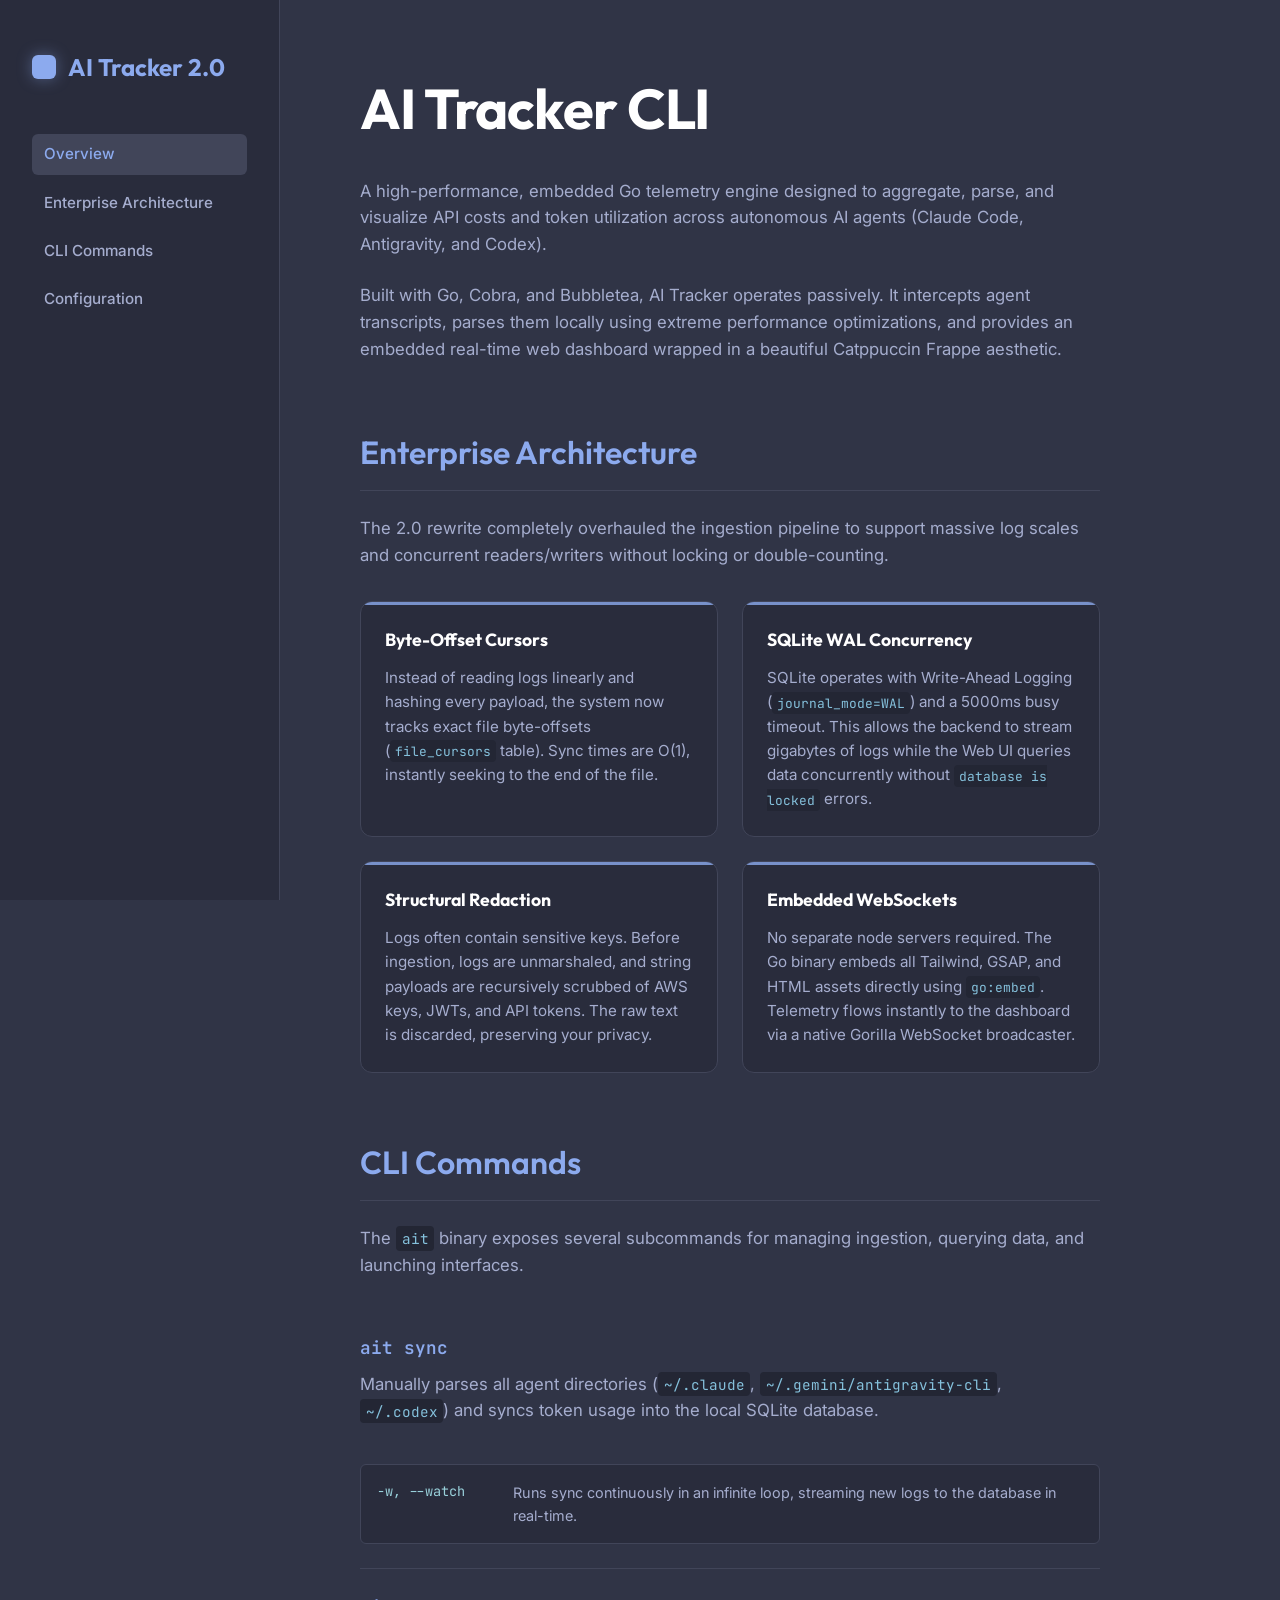
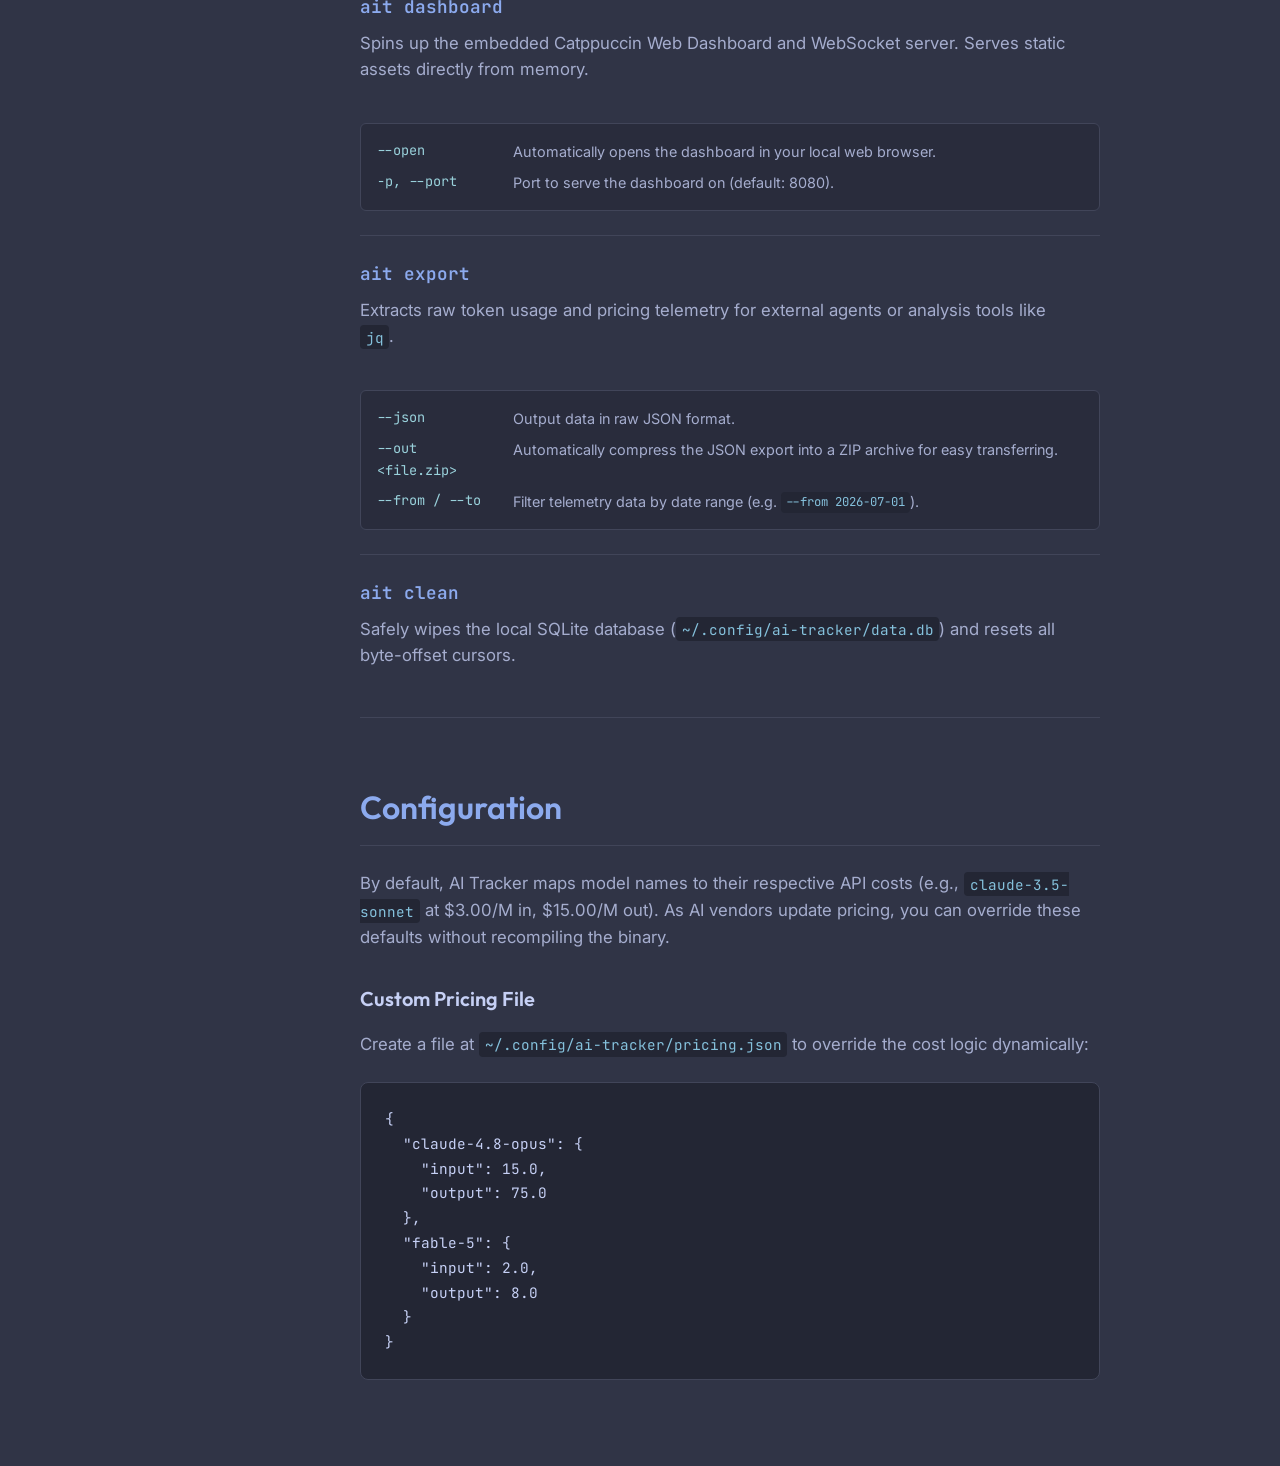
==== ai-tracker-guide.html @ e4b17cfb "feat(docs): add ai-tracker 2.0 html guide" ====
<!DOCTYPE html>
<html lang="en">
<head>
  <meta charset="UTF-8">
  <meta name="viewport" content="width=device-width, initial-scale=1.0">
  <title>AI Tracker 2.0 – CLI Guide</title>
  
  <link rel="preconnect" href="https://fonts.googleapis.com">
  <link rel="preconnect" href="https://fonts.gstatic.com" crossorigin>
  <link href="https://fonts.googleapis.com/css2?family=Inter:wght@400;500;600&family=JetBrains+Mono:wght@400;500&family=Outfit:wght@300;400;500;600;700&display=swap" rel="stylesheet">
  
  <style>
    :root {
      /* Catppuccin Frappe Core */
      --ctp-base: #303446;
      --ctp-mantle: #292c3c;
      --ctp-crust: #232634;
      --ctp-text: #c6d0f5;
      --ctp-subtext: #a5adce;
      --ctp-surface0: #414559;
      --ctp-surface1: #51576d;
      --ctp-surface2: #626880;
      
      /* Accent: Go Blue apparent */
      --ctp-blue: #8caaee;
      --ctp-sapphire: #85c1dc;
      --ctp-sky: #99d1db;

      --font-body: 'Inter', sans-serif;
      --font-display: 'Outfit', sans-serif;
      --font-mono: 'JetBrains Mono', monospace;
    }

    * {
      box-sizing: border-box;
      margin: 0;
      padding: 0;
    }

    body {
      background-color: var(--ctp-base);
      color: var(--ctp-text);
      font-family: var(--font-body);
      line-height: 1.6;
      -webkit-font-smoothing: antialiased;
      display: flex;
      min-height: 100vh;
    }

    /* Sidebar */
    aside {
      width: 280px;
      background-color: var(--ctp-mantle);
      border-right: 1px solid var(--ctp-surface0);
      padding: 3rem 2rem;
      position: sticky;
      top: 0;
      height: 100vh;
      overflow-y: auto;
    }

    .brand {
      font-family: var(--font-display);
      font-weight: 700;
      font-size: 1.5rem;
      color: var(--ctp-blue);
      margin-bottom: 3rem;
      display: flex;
      align-items: center;
      gap: 0.75rem;
    }

    .brand-icon {
      width: 24px;
      height: 24px;
      background: var(--ctp-blue);
      border-radius: 6px;
      display: inline-block;
      box-shadow: 0 0 15px rgba(140, 170, 238, 0.4);
    }

    nav ul {
      list-style: none;
    }

    nav li {
      margin-bottom: 0.5rem;
    }

    nav a {
      color: var(--ctp-subtext);
      text-decoration: none;
      font-weight: 500;
      font-size: 0.95rem;
      display: block;
      padding: 0.5rem 0.75rem;
      border-radius: 6px;
      transition: all 0.2s cubic-bezier(0.4, 0, 0.2, 1);
    }

    nav a:hover, nav a.active {
      background-color: var(--ctp-surface0);
      color: var(--ctp-blue);
    }

    /* Main Content */
    main {
      flex: 1;
      padding: 4rem 5rem;
      max-width: 900px;
    }

    h1, h2, h3 {
      font-family: var(--font-display);
      text-wrap: balance;
    }

    h1 {
      font-size: 3.5rem;
      font-weight: 700;
      letter-spacing: -0.02em;
      margin-bottom: 1.5rem;
      color: #fff;
    }

    h2 {
      font-size: 2rem;
      font-weight: 600;
      margin-top: 4rem;
      margin-bottom: 1.5rem;
      padding-bottom: 0.75rem;
      border-bottom: 1px solid var(--ctp-surface0);
      color: var(--ctp-blue);
    }

    h3 {
      font-size: 1.25rem;
      font-weight: 600;
      margin-top: 2rem;
      margin-bottom: 1rem;
      color: var(--ctp-text);
    }

    p {
      color: var(--ctp-subtext);
      margin-bottom: 1.5rem;
      max-width: 70ch;
      font-size: 1.05rem;
    }

    code {
      font-family: var(--font-mono);
      font-size: 0.85em;
      background-color: var(--ctp-crust);
      padding: 0.2em 0.4em;
      border-radius: 4px;
      color: var(--ctp-sapphire);
    }

    pre {
      background-color: var(--ctp-crust);
      padding: 1.5rem;
      border-radius: 8px;
      overflow-x: auto;
      margin-bottom: 2rem;
      border: 1px solid var(--ctp-surface0);
    }

    pre code {
      background-color: transparent;
      padding: 0;
      color: var(--ctp-text);
      font-size: 0.9rem;
    }

    /* Command Table */
    .command-list {
      margin-top: 2rem;
    }

    .cmd-item {
      display: flex;
      flex-direction: column;
      padding: 1.5rem 0;
      border-bottom: 1px solid var(--ctp-surface0);
    }

    .cmd-header {
      display: flex;
      align-items: baseline;
      gap: 1rem;
      margin-bottom: 0.5rem;
    }

    .cmd-name {
      font-family: var(--font-mono);
      font-size: 1.1rem;
      color: var(--ctp-blue);
      font-weight: 600;
    }

    .cmd-desc {
      color: var(--ctp-subtext);
      max-width: 65ch;
    }

    .cmd-flags {
      margin-top: 1rem;
      background: var(--ctp-mantle);
      padding: 1rem;
      border-radius: 6px;
      border: 1px solid var(--ctp-surface0);
    }

    .flag-row {
      display: flex;
      gap: 1rem;
      margin-bottom: 0.5rem;
    }
    .flag-row:last-child {
      margin-bottom: 0;
    }

    .flag-name {
      font-family: var(--font-mono);
      color: var(--ctp-sky);
      font-size: 0.85rem;
      width: 120px;
      flex-shrink: 0;
    }

    .flag-desc {
      font-size: 0.9rem;
      color: var(--ctp-subtext);
    }

    /* Architecture Callout */
    .arch-grid {
      display: grid;
      grid-template-columns: repeat(auto-fit, minmax(280px, 1fr));
      gap: 1.5rem;
      margin-top: 2rem;
    }

    .arch-card {
      background: var(--ctp-mantle);
      border: 1px solid var(--ctp-surface0);
      padding: 1.5rem;
      border-radius: 12px;
      position: relative;
      overflow: hidden;
    }

    .arch-card::before {
      content: '';
      position: absolute;
      top: 0; left: 0; right: 0;
      height: 3px;
      background: var(--ctp-blue);
      opacity: 0.8;
    }

    .arch-card h4 {
      font-family: var(--font-display);
      font-size: 1.1rem;
      color: #fff;
      margin-bottom: 0.75rem;
    }

    .arch-card p {
      margin-bottom: 0;
      font-size: 0.95rem;
    }

    /* Animations */
    @media (prefers-reduced-motion: no-preference) {
      .fade-up {
        opacity: 0;
        transform: translateY(20px);
        animation: fadeUp 0.6s cubic-bezier(0.16, 1, 0.3, 1) forwards;
      }
      
      .delay-1 { animation-delay: 0.1s; }
      .delay-2 { animation-delay: 0.2s; }
      
      @keyframes fadeUp {
        to {
          opacity: 1;
          transform: translateY(0);
        }
      }
    }
  </style>
</head>
<body>

  <aside>
    <div class="brand">
      <span class="brand-icon"></span>
      AI Tracker 2.0
    </div>
    <nav>
      <ul>
        <li><a href="#overview" class="active">Overview</a></li>
        <li><a href="#architecture">Enterprise Architecture</a></li>
        <li><a href="#commands">CLI Commands</a></li>
        <li><a href="#configuration">Configuration</a></li>
      </ul>
    </nav>
  </aside>

  <main>
    <section id="overview" class="fade-up">
      <h1>AI Tracker CLI</h1>
      <p>A high-performance, embedded Go telemetry engine designed to aggregate, parse, and visualize API costs and token utilization across autonomous AI agents (Claude Code, Antigravity, and Codex).</p>
      
      <p>Built with Go, Cobra, and Bubbletea, AI Tracker operates passively. It intercepts agent transcripts, parses them locally using extreme performance optimizations, and provides an embedded real-time web dashboard wrapped in a beautiful Catppuccin Frappe aesthetic.</p>
    </section>

    <section id="architecture" class="fade-up delay-1">
      <h2>Enterprise Architecture</h2>
      <p>The 2.0 rewrite completely overhauled the ingestion pipeline to support massive log scales and concurrent readers/writers without locking or double-counting.</p>
      
      <div class="arch-grid">
        <div class="arch-card">
          <h4>Byte-Offset Cursors</h4>
          <p>Instead of reading logs linearly and hashing every payload, the system now tracks exact file byte-offsets (<code>file_cursors</code> table). Sync times are O(1), instantly seeking to the end of the file.</p>
        </div>
        <div class="arch-card">
          <h4>SQLite WAL Concurrency</h4>
          <p>SQLite operates with Write-Ahead Logging (<code>journal_mode=WAL</code>) and a 5000ms busy timeout. This allows the backend to stream gigabytes of logs while the Web UI queries data concurrently without <code>database is locked</code> errors.</p>
        </div>
        <div class="arch-card">
          <h4>Structural Redaction</h4>
          <p>Logs often contain sensitive keys. Before ingestion, logs are unmarshaled, and string payloads are recursively scrubbed of AWS keys, JWTs, and API tokens. The raw text is discarded, preserving your privacy.</p>
        </div>
        <div class="arch-card">
          <h4>Embedded WebSockets</h4>
          <p>No separate node servers required. The Go binary embeds all Tailwind, GSAP, and HTML assets directly using <code>go:embed</code>. Telemetry flows instantly to the dashboard via a native Gorilla WebSocket broadcaster.</p>
        </div>
      </div>
    </section>

    <section id="commands" class="fade-up delay-2">
      <h2>CLI Commands</h2>
      <p>The <code>ait</code> binary exposes several subcommands for managing ingestion, querying data, and launching interfaces.</p>

      <div class="command-list">
        
        <div class="cmd-item">
          <div class="cmd-header">
            <span class="cmd-name">ait sync</span>
          </div>
          <p class="cmd-desc">Manually parses all agent directories (<code>~/.claude</code>, <code>~/.gemini/antigravity-cli</code>, <code>~/.codex</code>) and syncs token usage into the local SQLite database.</p>
          <div class="cmd-flags">
            <div class="flag-row">
              <span class="flag-name">-w, --watch</span>
              <span class="flag-desc">Runs sync continuously in an infinite loop, streaming new logs to the database in real-time.</span>
            </div>
          </div>
        </div>

        <div class="cmd-item">
          <div class="cmd-header">
            <span class="cmd-name">ait dashboard</span>
          </div>
          <p class="cmd-desc">Spins up the embedded Catppuccin Web Dashboard and WebSocket server. Serves static assets directly from memory.</p>
          <div class="cmd-flags">
            <div class="flag-row">
              <span class="flag-name">--open</span>
              <span class="flag-desc">Automatically opens the dashboard in your local web browser.</span>
            </div>
            <div class="flag-row">
              <span class="flag-name">-p, --port</span>
              <span class="flag-desc">Port to serve the dashboard on (default: 8080).</span>
            </div>
          </div>
        </div>

        <div class="cmd-item">
          <div class="cmd-header">
            <span class="cmd-name">ait export</span>
          </div>
          <p class="cmd-desc">Extracts raw token usage and pricing telemetry for external agents or analysis tools like <code>jq</code>.</p>
          <div class="cmd-flags">
            <div class="flag-row">
              <span class="flag-name">--json</span>
              <span class="flag-desc">Output data in raw JSON format.</span>
            </div>
            <div class="flag-row">
              <span class="flag-name">--out &lt;file.zip&gt;</span>
              <span class="flag-desc">Automatically compress the JSON export into a ZIP archive for easy transferring.</span>
            </div>
            <div class="flag-row">
              <span class="flag-name">--from / --to</span>
              <span class="flag-desc">Filter telemetry data by date range (e.g. <code>--from 2026-07-01</code>).</span>
            </div>
          </div>
        </div>

        <div class="cmd-item">
          <div class="cmd-header">
            <span class="cmd-name">ait clean</span>
          </div>
          <p class="cmd-desc">Safely wipes the local SQLite database (<code>~/.config/ai-tracker/data.db</code>) and resets all byte-offset cursors.</p>
        </div>

      </div>
    </section>

    <section id="configuration" class="fade-up delay-2">
      <h2>Configuration</h2>
      <p>By default, AI Tracker maps model names to their respective API costs (e.g., <code>claude-3.5-sonnet</code> at $3.00/M in, $15.00/M out). As AI vendors update pricing, you can override these defaults without recompiling the binary.</p>
      
      <h3>Custom Pricing File</h3>
      <p>Create a file at <code>~/.config/ai-tracker/pricing.json</code> to override the cost logic dynamically:</p>
<pre><code>{
  "claude-4.8-opus": {
    "input": 15.0,
    "output": 75.0
  },
  "fable-5": {
    "input": 2.0,
    "output": 8.0
  }
}</code></pre>
    </section>

  </main>

  <script>
    // Simple smooth scrolling for sidebar navigation
    document.querySelectorAll('nav a').forEach(anchor => {
      anchor.addEventListener('click', function(e) {
        e.preventDefault();
        const targetId = this.getAttribute('href').substring(1);
        const targetSection = document.getElementById(targetId);
        
        document.querySelectorAll('nav a').forEach(a => a.classList.remove('active'));
        this.classList.add('active');

        window.scrollTo({
          top: targetSection.offsetTop - 40,
          behavior: 'smooth'
        });
      });
    });
  </script>
</body>
</html>
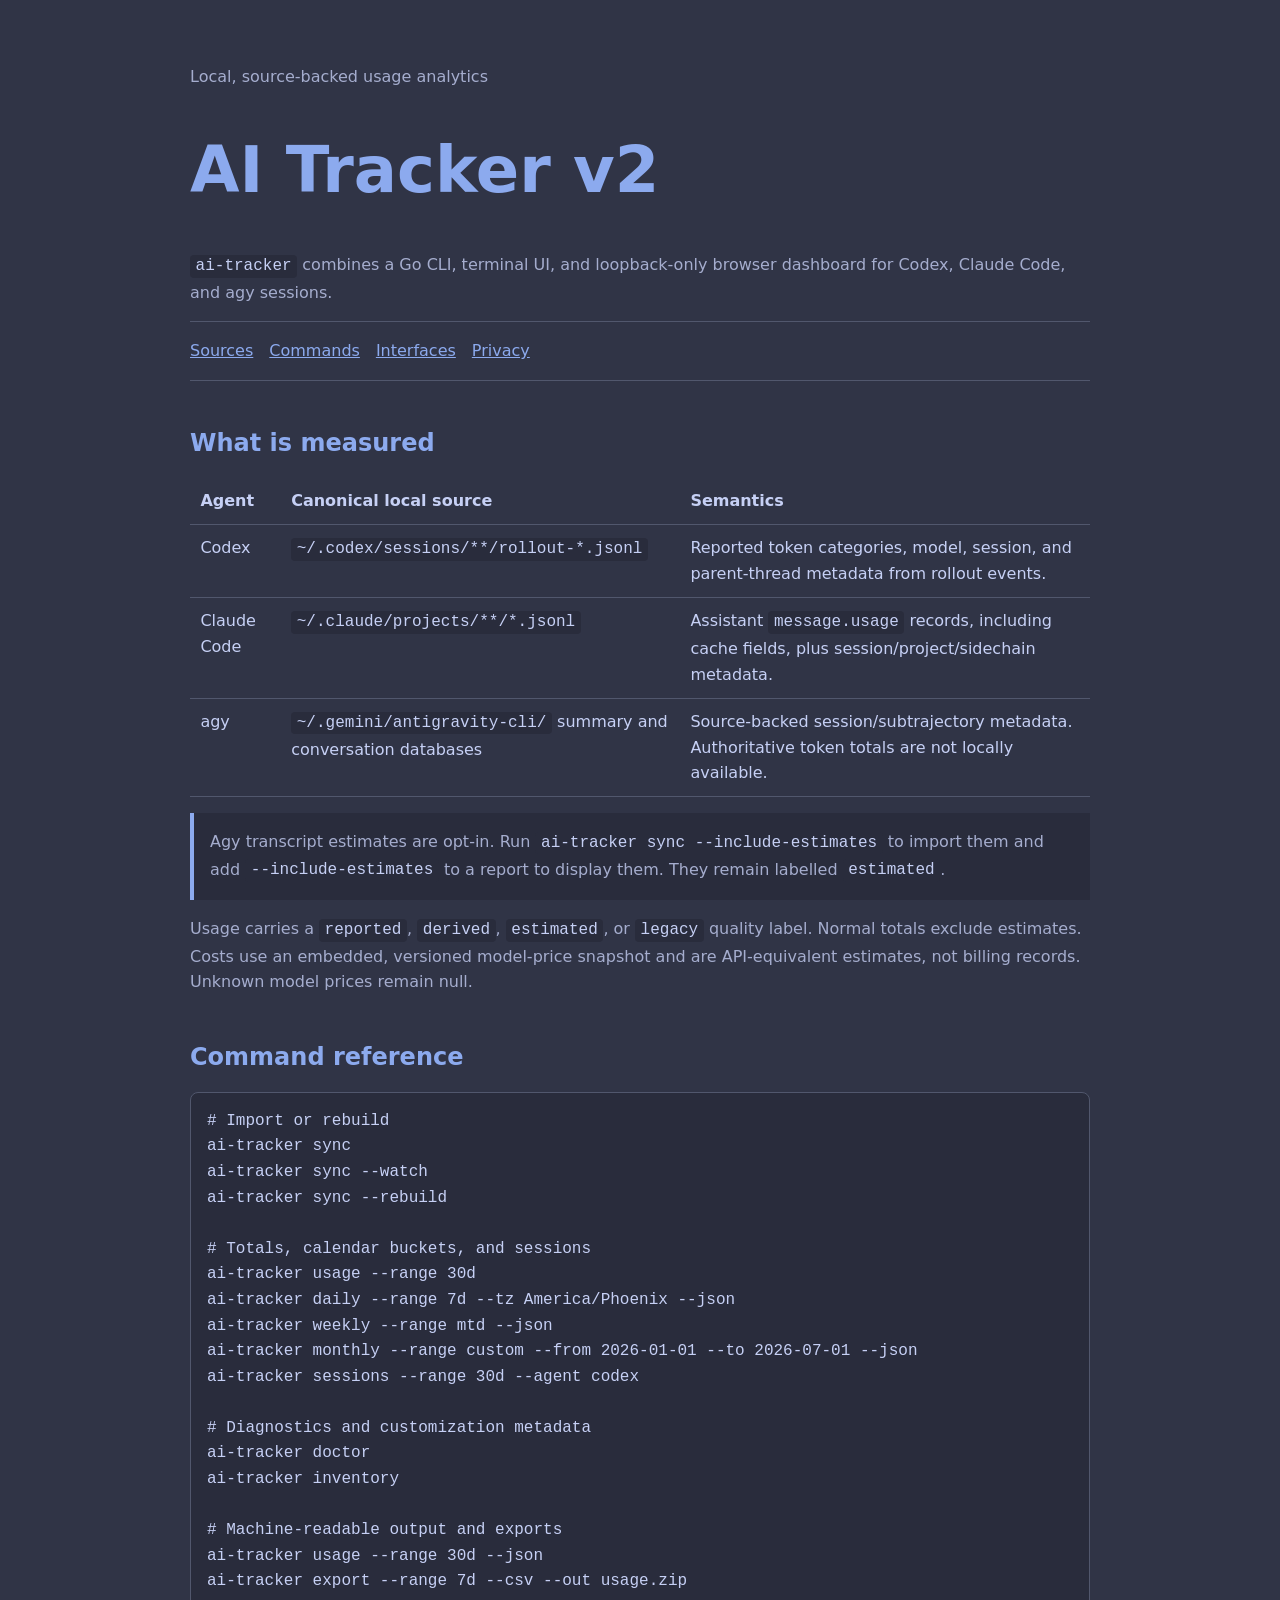
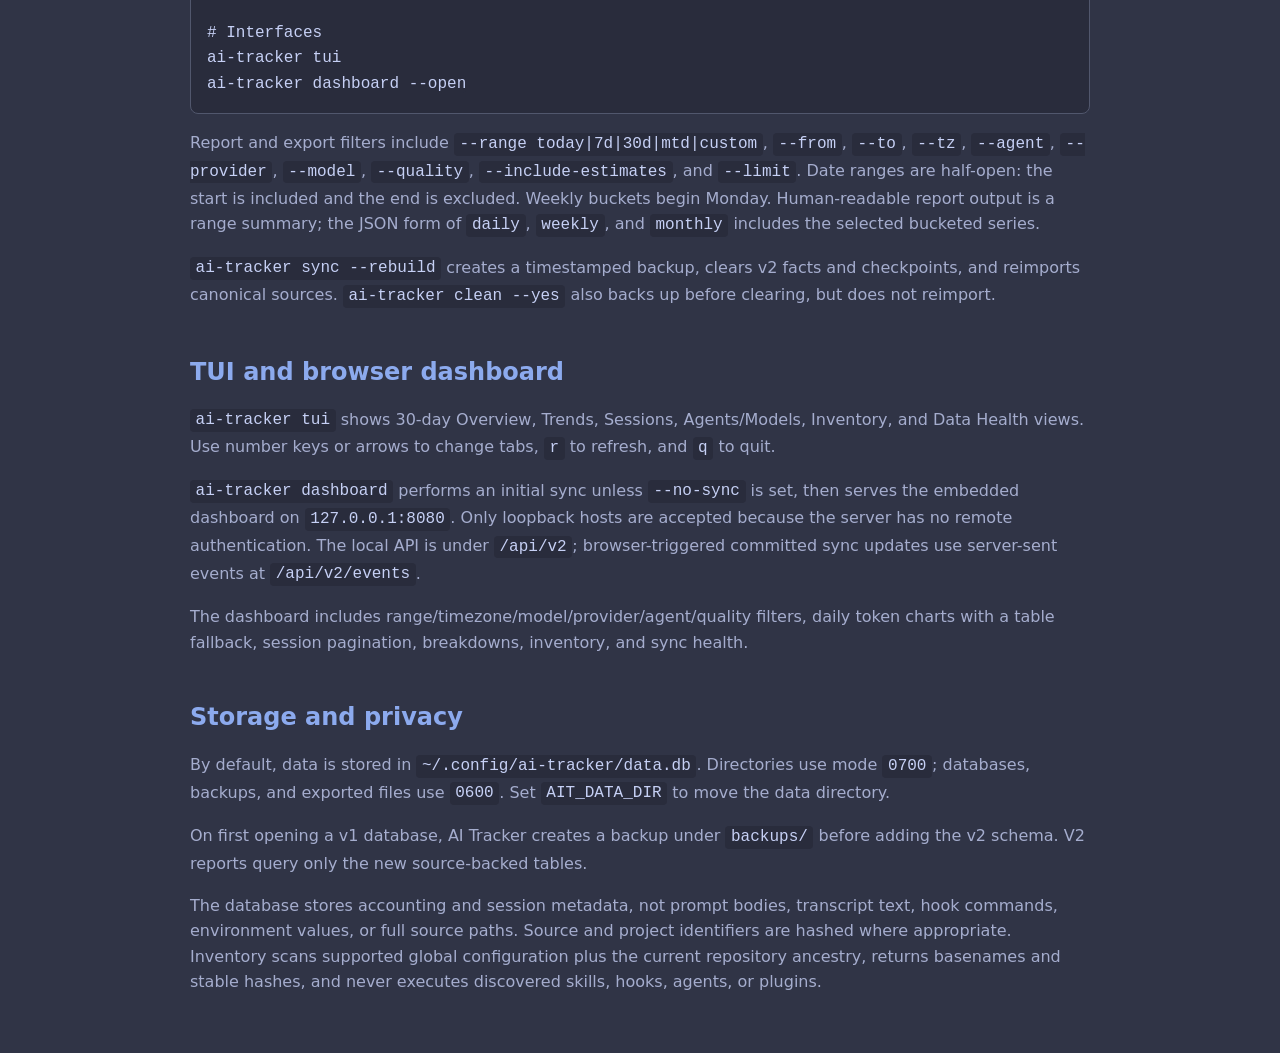
==== commit 76ad5618: "feat: rebuild source-backed usage tracking" ====
--- a/ai-tracker-guide.html
+++ b/ai-tracker-guide.html
@@ -1,450 +1,89 @@
-<!DOCTYPE html>
+<!doctype html>
 <html lang="en">
 <head>
-  <meta charset="UTF-8">
-  <meta name="viewport" content="width=device-width, initial-scale=1.0">
-  <title>AI Tracker 2.0 – CLI Guide</title>
-  
-  <link rel="preconnect" href="https://fonts.googleapis.com">
-  <link rel="preconnect" href="https://fonts.gstatic.com" crossorigin>
-  <link href="https://fonts.googleapis.com/css2?family=Inter:wght@400;500;600&family=JetBrains+Mono:wght@400;500&family=Outfit:wght@300;400;500;600;700&display=swap" rel="stylesheet">
-  
+  <meta charset="utf-8">
+  <meta name="viewport" content="width=device-width, initial-scale=1">
+  <meta name="color-scheme" content="dark light">
+  <title>AI Tracker v2 Guide</title>
   <style>
-    :root {
-      /* Catppuccin Frappe Core */
-      --ctp-base: #303446;
-      --ctp-mantle: #292c3c;
-      --ctp-crust: #232634;
-      --ctp-text: #c6d0f5;
-      --ctp-subtext: #a5adce;
-      --ctp-surface0: #414559;
-      --ctp-surface1: #51576d;
-      --ctp-surface2: #626880;
-      
-      /* Accent: Go Blue apparent */
-      --ctp-blue: #8caaee;
-      --ctp-sapphire: #85c1dc;
-      --ctp-sky: #99d1db;
-
-      --font-body: 'Inter', sans-serif;
-      --font-display: 'Outfit', sans-serif;
-      --font-mono: 'JetBrains Mono', monospace;
-    }
-
-    * {
-      box-sizing: border-box;
-      margin: 0;
-      padding: 0;
-    }
-
-    body {
-      background-color: var(--ctp-base);
-      color: var(--ctp-text);
-      font-family: var(--font-body);
-      line-height: 1.6;
-      -webkit-font-smoothing: antialiased;
-      display: flex;
-      min-height: 100vh;
-    }
-
-    /* Sidebar */
-    aside {
-      width: 280px;
-      background-color: var(--ctp-mantle);
-      border-right: 1px solid var(--ctp-surface0);
-      padding: 3rem 2rem;
-      position: sticky;
-      top: 0;
-      height: 100vh;
-      overflow-y: auto;
-    }
-
-    .brand {
-      font-family: var(--font-display);
-      font-weight: 700;
-      font-size: 1.5rem;
-      color: var(--ctp-blue);
-      margin-bottom: 3rem;
-      display: flex;
-      align-items: center;
-      gap: 0.75rem;
-    }
-
-    .brand-icon {
-      width: 24px;
-      height: 24px;
-      background: var(--ctp-blue);
-      border-radius: 6px;
-      display: inline-block;
-      box-shadow: 0 0 15px rgba(140, 170, 238, 0.4);
-    }
-
-    nav ul {
-      list-style: none;
-    }
-
-    nav li {
-      margin-bottom: 0.5rem;
-    }
-
-    nav a {
-      color: var(--ctp-subtext);
-      text-decoration: none;
-      font-weight: 500;
-      font-size: 0.95rem;
-      display: block;
-      padding: 0.5rem 0.75rem;
-      border-radius: 6px;
-      transition: all 0.2s cubic-bezier(0.4, 0, 0.2, 1);
-    }
-
-    nav a:hover, nav a.active {
-      background-color: var(--ctp-surface0);
-      color: var(--ctp-blue);
-    }
-
-    /* Main Content */
-    main {
-      flex: 1;
-      padding: 4rem 5rem;
-      max-width: 900px;
-    }
-
-    h1, h2, h3 {
-      font-family: var(--font-display);
-      text-wrap: balance;
-    }
-
-    h1 {
-      font-size: 3.5rem;
-      font-weight: 700;
-      letter-spacing: -0.02em;
-      margin-bottom: 1.5rem;
-      color: #fff;
-    }
-
-    h2 {
-      font-size: 2rem;
-      font-weight: 600;
-      margin-top: 4rem;
-      margin-bottom: 1.5rem;
-      padding-bottom: 0.75rem;
-      border-bottom: 1px solid var(--ctp-surface0);
-      color: var(--ctp-blue);
-    }
-
-    h3 {
-      font-size: 1.25rem;
-      font-weight: 600;
-      margin-top: 2rem;
-      margin-bottom: 1rem;
-      color: var(--ctp-text);
-    }
-
-    p {
-      color: var(--ctp-subtext);
-      margin-bottom: 1.5rem;
-      max-width: 70ch;
-      font-size: 1.05rem;
-    }
-
-    code {
-      font-family: var(--font-mono);
-      font-size: 0.85em;
-      background-color: var(--ctp-crust);
-      padding: 0.2em 0.4em;
-      border-radius: 4px;
-      color: var(--ctp-sapphire);
-    }
-
-    pre {
-      background-color: var(--ctp-crust);
-      padding: 1.5rem;
-      border-radius: 8px;
-      overflow-x: auto;
-      margin-bottom: 2rem;
-      border: 1px solid var(--ctp-surface0);
-    }
-
-    pre code {
-      background-color: transparent;
-      padding: 0;
-      color: var(--ctp-text);
-      font-size: 0.9rem;
-    }
-
-    /* Command Table */
-    .command-list {
-      margin-top: 2rem;
-    }
-
-    .cmd-item {
-      display: flex;
-      flex-direction: column;
-      padding: 1.5rem 0;
-      border-bottom: 1px solid var(--ctp-surface0);
-    }
-
-    .cmd-header {
-      display: flex;
-      align-items: baseline;
-      gap: 1rem;
-      margin-bottom: 0.5rem;
-    }
-
-    .cmd-name {
-      font-family: var(--font-mono);
-      font-size: 1.1rem;
-      color: var(--ctp-blue);
-      font-weight: 600;
-    }
-
-    .cmd-desc {
-      color: var(--ctp-subtext);
-      max-width: 65ch;
-    }
-
-    .cmd-flags {
-      margin-top: 1rem;
-      background: var(--ctp-mantle);
-      padding: 1rem;
-      border-radius: 6px;
-      border: 1px solid var(--ctp-surface0);
-    }
-
-    .flag-row {
-      display: flex;
-      gap: 1rem;
-      margin-bottom: 0.5rem;
-    }
-    .flag-row:last-child {
-      margin-bottom: 0;
-    }
-
-    .flag-name {
-      font-family: var(--font-mono);
-      color: var(--ctp-sky);
-      font-size: 0.85rem;
-      width: 120px;
-      flex-shrink: 0;
-    }
-
-    .flag-desc {
-      font-size: 0.9rem;
-      color: var(--ctp-subtext);
-    }
-
-    /* Architecture Callout */
-    .arch-grid {
-      display: grid;
-      grid-template-columns: repeat(auto-fit, minmax(280px, 1fr));
-      gap: 1.5rem;
-      margin-top: 2rem;
-    }
-
-    .arch-card {
-      background: var(--ctp-mantle);
-      border: 1px solid var(--ctp-surface0);
-      padding: 1.5rem;
-      border-radius: 12px;
-      position: relative;
-      overflow: hidden;
-    }
-
-    .arch-card::before {
-      content: '';
-      position: absolute;
-      top: 0; left: 0; right: 0;
-      height: 3px;
-      background: var(--ctp-blue);
-      opacity: 0.8;
-    }
-
-    .arch-card h4 {
-      font-family: var(--font-display);
-      font-size: 1.1rem;
-      color: #fff;
-      margin-bottom: 0.75rem;
-    }
-
-    .arch-card p {
-      margin-bottom: 0;
-      font-size: 0.95rem;
-    }
-
-    /* Animations */
-    @media (prefers-reduced-motion: no-preference) {
-      .fade-up {
-        opacity: 0;
-        transform: translateY(20px);
-        animation: fadeUp 0.6s cubic-bezier(0.16, 1, 0.3, 1) forwards;
-      }
-      
-      .delay-1 { animation-delay: 0.1s; }
-      .delay-2 { animation-delay: 0.2s; }
-      
-      @keyframes fadeUp {
-        to {
-          opacity: 1;
-          transform: translateY(0);
-        }
-      }
-    }
+    :root { color-scheme: dark; --base:#303446; --mantle:#292c3c; --text:#c6d0f5; --muted:#a5adce; --blue:#8caaee; --border:#51576d; }
+    * { box-sizing: border-box; }
+    body { margin:0; background:var(--base); color:var(--text); font:16px/1.6 system-ui,sans-serif; }
+    main { width:min(900px,calc(100% - 2rem)); margin:auto; padding:3rem 0 5rem; }
+    h1,h2 { line-height:1.2; color:var(--blue); } h1 { font-size:clamp(2rem,7vw,4rem); }
+    p,li { color:var(--muted); } a { color:var(--blue); }
+    nav { display:flex; flex-wrap:wrap; gap:1rem; padding:1rem 0; border-block:1px solid var(--border); }
+    section { margin-top:3rem; } code { color:var(--text); background:var(--mantle); padding:.15rem .35rem; border-radius:.25rem; }
+    pre { overflow:auto; padding:1rem; background:var(--mantle); border:1px solid var(--border); border-radius:.5rem; }
+    pre code { padding:0; } table { width:100%; border-collapse:collapse; } th,td { padding:.65rem; text-align:left; border-bottom:1px solid var(--border); vertical-align:top; }
+    .callout { padding:1rem; background:var(--mantle); border-left:.25rem solid var(--blue); }
   </style>
 </head>
 <body>
+<main>
+  <header>
+    <p>Local, source-backed usage analytics</p>
+    <h1>AI Tracker v2</h1>
+    <p><code>ai-tracker</code> combines a Go CLI, terminal UI, and loopback-only browser dashboard for Codex, Claude Code, and agy sessions.</p>
+    <nav aria-label="Guide"><a href="#sources">Sources</a><a href="#commands">Commands</a><a href="#interfaces">Interfaces</a><a href="#privacy">Privacy</a></nav>
+  </header>
 
-  <aside>
-    <div class="brand">
-      <span class="brand-icon"></span>
-      AI Tracker 2.0
-    </div>
-    <nav>
-      <ul>
-        <li><a href="#overview" class="active">Overview</a></li>
-        <li><a href="#architecture">Enterprise Architecture</a></li>
-        <li><a href="#commands">CLI Commands</a></li>
-        <li><a href="#configuration">Configuration</a></li>
-      </ul>
-    </nav>
-  </aside>
+  <section id="sources">
+    <h2>What is measured</h2>
+    <table>
+      <thead><tr><th>Agent</th><th>Canonical local source</th><th>Semantics</th></tr></thead>
+      <tbody>
+        <tr><td>Codex</td><td><code>~/.codex/sessions/**/rollout-*.jsonl</code></td><td>Reported token categories, model, session, and parent-thread metadata from rollout events.</td></tr>
+        <tr><td>Claude Code</td><td><code>~/.claude/projects/**/*.jsonl</code></td><td>Assistant <code>message.usage</code> records, including cache fields, plus session/project/sidechain metadata.</td></tr>
+        <tr><td>agy</td><td><code>~/.gemini/antigravity-cli/</code> summary and conversation databases</td><td>Source-backed session/subtrajectory metadata. Authoritative token totals are not locally available.</td></tr>
+      </tbody>
+    </table>
+    <p class="callout">Agy transcript estimates are opt-in. Run <code>ai-tracker sync --include-estimates</code> to import them and add <code>--include-estimates</code> to a report to display them. They remain labelled <code>estimated</code>.</p>
+    <p>Usage carries a <code>reported</code>, <code>derived</code>, <code>estimated</code>, or <code>legacy</code> quality label. Normal totals exclude estimates. Costs use an embedded, versioned model-price snapshot and are API-equivalent estimates, not billing records. Unknown model prices remain null.</p>
+  </section>
 
-  <main>
-    <section id="overview" class="fade-up">
-      <h1>AI Tracker CLI</h1>
-      <p>A high-performance, embedded Go telemetry engine designed to aggregate, parse, and visualize API costs and token utilization across autonomous AI agents (Claude Code, Antigravity, and Codex).</p>
-      
-      <p>Built with Go, Cobra, and Bubbletea, AI Tracker operates passively. It intercepts agent transcripts, parses them locally using extreme performance optimizations, and provides an embedded real-time web dashboard wrapped in a beautiful Catppuccin Frappe aesthetic.</p>
-    </section>
+  <section id="commands">
+    <h2>Command reference</h2>
+<pre><code># Import or rebuild
+ai-tracker sync
+ai-tracker sync --watch
+ai-tracker sync --rebuild
 
-    <section id="architecture" class="fade-up delay-1">
-      <h2>Enterprise Architecture</h2>
-      <p>The 2.0 rewrite completely overhauled the ingestion pipeline to support massive log scales and concurrent readers/writers without locking or double-counting.</p>
-      
-      <div class="arch-grid">
-        <div class="arch-card">
-          <h4>Byte-Offset Cursors</h4>
-          <p>Instead of reading logs linearly and hashing every payload, the system now tracks exact file byte-offsets (<code>file_cursors</code> table). Sync times are O(1), instantly seeking to the end of the file.</p>
-        </div>
-        <div class="arch-card">
-          <h4>SQLite WAL Concurrency</h4>
-          <p>SQLite operates with Write-Ahead Logging (<code>journal_mode=WAL</code>) and a 5000ms busy timeout. This allows the backend to stream gigabytes of logs while the Web UI queries data concurrently without <code>database is locked</code> errors.</p>
-        </div>
-        <div class="arch-card">
-          <h4>Structural Redaction</h4>
-          <p>Logs often contain sensitive keys. Before ingestion, logs are unmarshaled, and string payloads are recursively scrubbed of AWS keys, JWTs, and API tokens. The raw text is discarded, preserving your privacy.</p>
-        </div>
-        <div class="arch-card">
-          <h4>Embedded WebSockets</h4>
-          <p>No separate node servers required. The Go binary embeds all Tailwind, GSAP, and HTML assets directly using <code>go:embed</code>. Telemetry flows instantly to the dashboard via a native Gorilla WebSocket broadcaster.</p>
-        </div>
-      </div>
-    </section>
+# Totals, calendar buckets, and sessions
+ai-tracker usage --range 30d
+ai-tracker daily --range 7d --tz America/Phoenix --json
+ai-tracker weekly --range mtd --json
+ai-tracker monthly --range custom --from 2026-01-01 --to 2026-07-01 --json
+ai-tracker sessions --range 30d --agent codex
 
-    <section id="commands" class="fade-up delay-2">
-      <h2>CLI Commands</h2>
-      <p>The <code>ait</code> binary exposes several subcommands for managing ingestion, querying data, and launching interfaces.</p>
+# Diagnostics and customization metadata
+ai-tracker doctor
+ai-tracker inventory
 
-      <div class="command-list">
-        
-        <div class="cmd-item">
-          <div class="cmd-header">
-            <span class="cmd-name">ait sync</span>
-          </div>
-          <p class="cmd-desc">Manually parses all agent directories (<code>~/.claude</code>, <code>~/.gemini/antigravity-cli</code>, <code>~/.codex</code>) and syncs token usage into the local SQLite database.</p>
-          <div class="cmd-flags">
-            <div class="flag-row">
-              <span class="flag-name">-w, --watch</span>
-              <span class="flag-desc">Runs sync continuously in an infinite loop, streaming new logs to the database in real-time.</span>
-            </div>
-          </div>
-        </div>
+# Machine-readable output and exports
+ai-tracker usage --range 30d --json
+ai-tracker export --range 7d --csv --out usage.zip
 
-        <div class="cmd-item">
-          <div class="cmd-header">
-            <span class="cmd-name">ait dashboard</span>
-          </div>
-          <p class="cmd-desc">Spins up the embedded Catppuccin Web Dashboard and WebSocket server. Serves static assets directly from memory.</p>
-          <div class="cmd-flags">
-            <div class="flag-row">
-              <span class="flag-name">--open</span>
-              <span class="flag-desc">Automatically opens the dashboard in your local web browser.</span>
-            </div>
-            <div class="flag-row">
-              <span class="flag-name">-p, --port</span>
-              <span class="flag-desc">Port to serve the dashboard on (default: 8080).</span>
-            </div>
-          </div>
-        </div>
+# Interfaces
+ai-tracker tui
+ai-tracker dashboard --open</code></pre>
+    <p>Report and export filters include <code>--range today|7d|30d|mtd|custom</code>, <code>--from</code>, <code>--to</code>, <code>--tz</code>, <code>--agent</code>, <code>--provider</code>, <code>--model</code>, <code>--quality</code>, <code>--include-estimates</code>, and <code>--limit</code>. Date ranges are half-open: the start is included and the end is excluded. Weekly buckets begin Monday. Human-readable report output is a range summary; the JSON form of <code>daily</code>, <code>weekly</code>, and <code>monthly</code> includes the selected bucketed series.</p>
+    <p><code>ai-tracker sync --rebuild</code> creates a timestamped backup, clears v2 facts and checkpoints, and reimports canonical sources. <code>ai-tracker clean --yes</code> also backs up before clearing, but does not reimport.</p>
+  </section>
 
-        <div class="cmd-item">
-          <div class="cmd-header">
-            <span class="cmd-name">ait export</span>
-          </div>
-          <p class="cmd-desc">Extracts raw token usage and pricing telemetry for external agents or analysis tools like <code>jq</code>.</p>
-          <div class="cmd-flags">
-            <div class="flag-row">
-              <span class="flag-name">--json</span>
-              <span class="flag-desc">Output data in raw JSON format.</span>
-            </div>
-            <div class="flag-row">
-              <span class="flag-name">--out &lt;file.zip&gt;</span>
-              <span class="flag-desc">Automatically compress the JSON export into a ZIP archive for easy transferring.</span>
-            </div>
-            <div class="flag-row">
-              <span class="flag-name">--from / --to</span>
-              <span class="flag-desc">Filter telemetry data by date range (e.g. <code>--from 2026-07-01</code>).</span>
-            </div>
-          </div>
-        </div>
+  <section id="interfaces">
+    <h2>TUI and browser dashboard</h2>
+    <p><code>ai-tracker tui</code> shows 30-day Overview, Trends, Sessions, Agents/Models, Inventory, and Data Health views. Use number keys or arrows to change tabs, <code>r</code> to refresh, and <code>q</code> to quit.</p>
+    <p><code>ai-tracker dashboard</code> performs an initial sync unless <code>--no-sync</code> is set, then serves the embedded dashboard on <code>127.0.0.1:8080</code>. Only loopback hosts are accepted because the server has no remote authentication. The local API is under <code>/api/v2</code>; browser-triggered committed sync updates use server-sent events at <code>/api/v2/events</code>.</p>
+    <p>The dashboard includes range/timezone/model/provider/agent/quality filters, daily token charts with a table fallback, session pagination, breakdowns, inventory, and sync health.</p>
+  </section>
 
-        <div class="cmd-item">
-          <div class="cmd-header">
-            <span class="cmd-name">ait clean</span>
-          </div>
-          <p class="cmd-desc">Safely wipes the local SQLite database (<code>~/.config/ai-tracker/data.db</code>) and resets all byte-offset cursors.</p>
-        </div>
-
-      </div>
-    </section>
-
-    <section id="configuration" class="fade-up delay-2">
-      <h2>Configuration</h2>
-      <p>By default, AI Tracker maps model names to their respective API costs (e.g., <code>claude-3.5-sonnet</code> at $3.00/M in, $15.00/M out). As AI vendors update pricing, you can override these defaults without recompiling the binary.</p>
-      
-      <h3>Custom Pricing File</h3>
-      <p>Create a file at <code>~/.config/ai-tracker/pricing.json</code> to override the cost logic dynamically:</p>
-<pre><code>{
-  "claude-4.8-opus": {
-    "input": 15.0,
-    "output": 75.0
-  },
-  "fable-5": {
-    "input": 2.0,
-    "output": 8.0
-  }
-}</code></pre>
-    </section>
-
-  </main>
-
-  <script>
-    // Simple smooth scrolling for sidebar navigation
-    document.querySelectorAll('nav a').forEach(anchor => {
-      anchor.addEventListener('click', function(e) {
-        e.preventDefault();
-        const targetId = this.getAttribute('href').substring(1);
-        const targetSection = document.getElementById(targetId);
-        
-        document.querySelectorAll('nav a').forEach(a => a.classList.remove('active'));
-        this.classList.add('active');
-
-        window.scrollTo({
-          top: targetSection.offsetTop - 40,
-          behavior: 'smooth'
-        });
-      });
-    });
-  </script>
+  <section id="privacy">
+    <h2>Storage and privacy</h2>
+    <p>By default, data is stored in <code>~/.config/ai-tracker/data.db</code>. Directories use mode <code>0700</code>; databases, backups, and exported files use <code>0600</code>. Set <code>AIT_DATA_DIR</code> to move the data directory.</p>
+    <p>On first opening a v1 database, AI Tracker creates a backup under <code>backups/</code> before adding the v2 schema. V2 reports query only the new source-backed tables.</p>
+    <p>The database stores accounting and session metadata, not prompt bodies, transcript text, hook commands, environment values, or full source paths. Source and project identifiers are hashed where appropriate. Inventory scans supported global configuration plus the current repository ancestry, returns basenames and stable hashes, and never executes discovered skills, hooks, agents, or plugins.</p>
+  </section>
+</main>
 </body>
 </html>
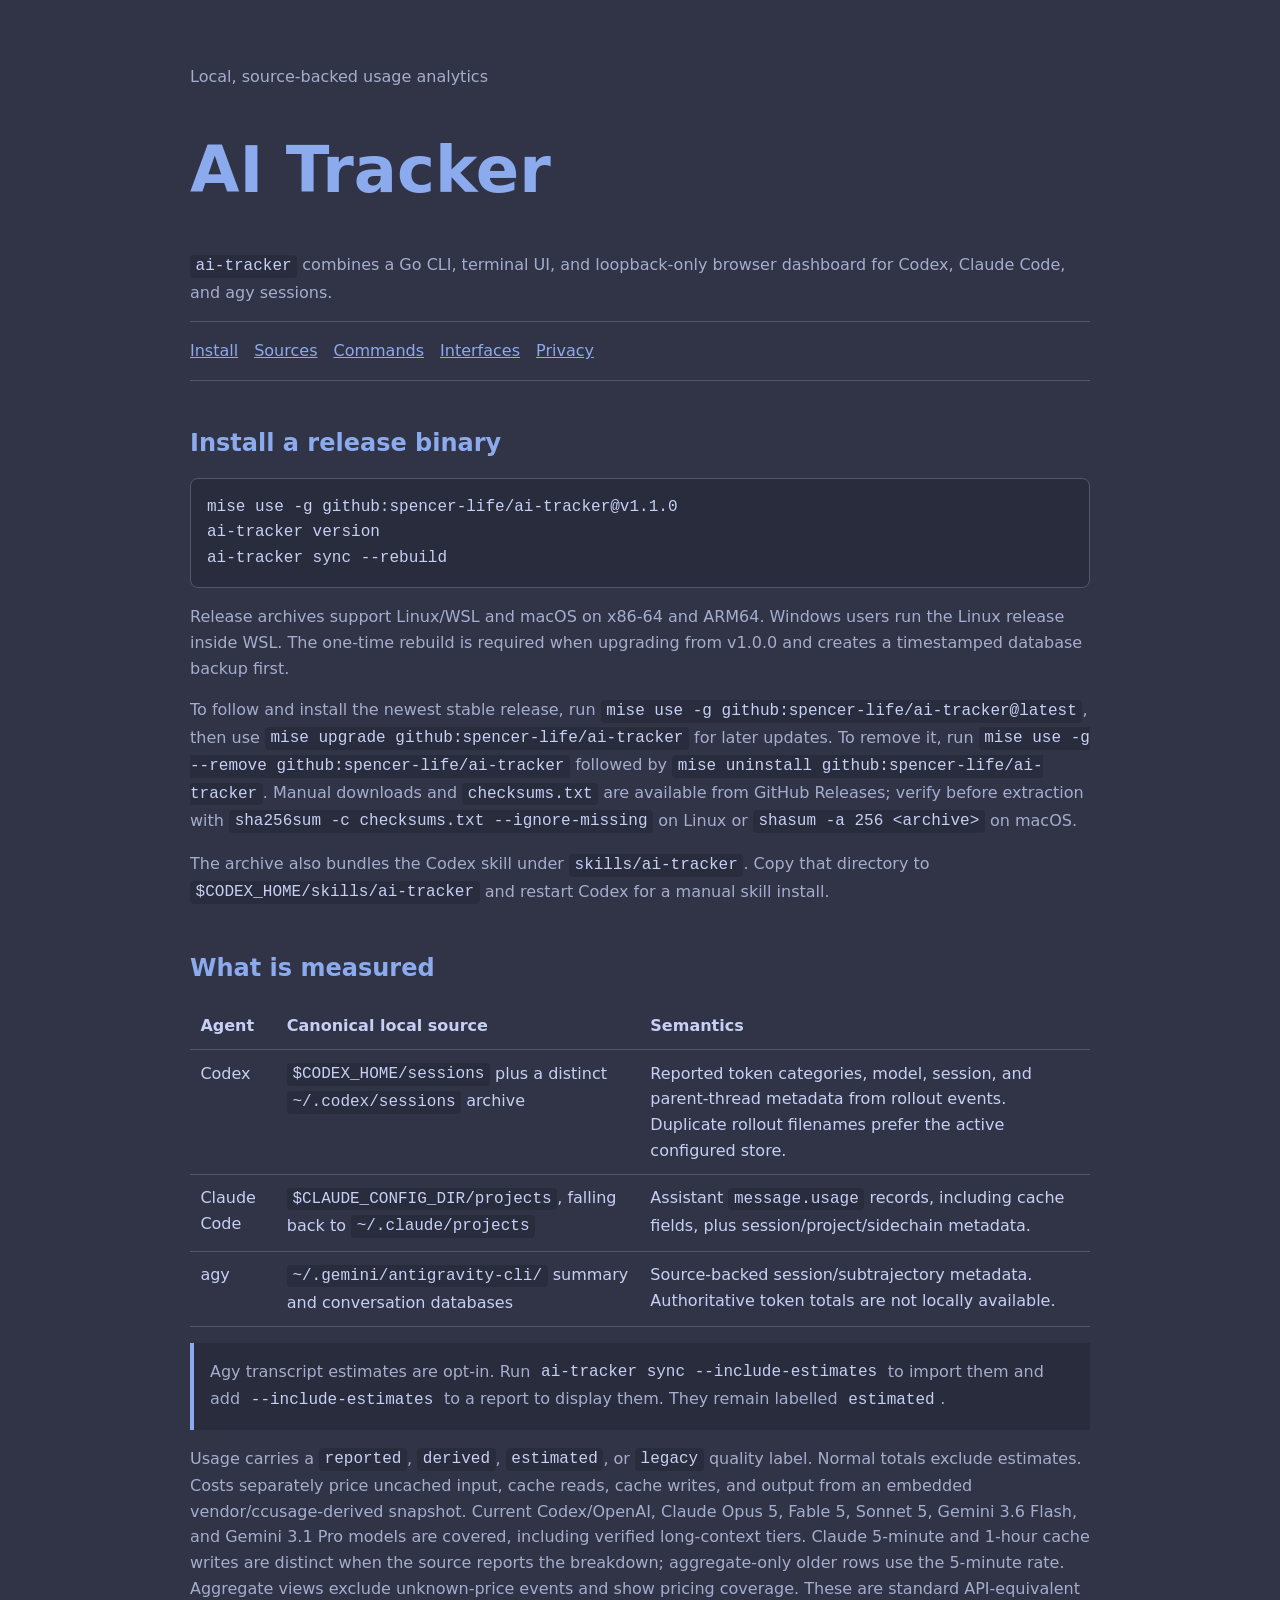
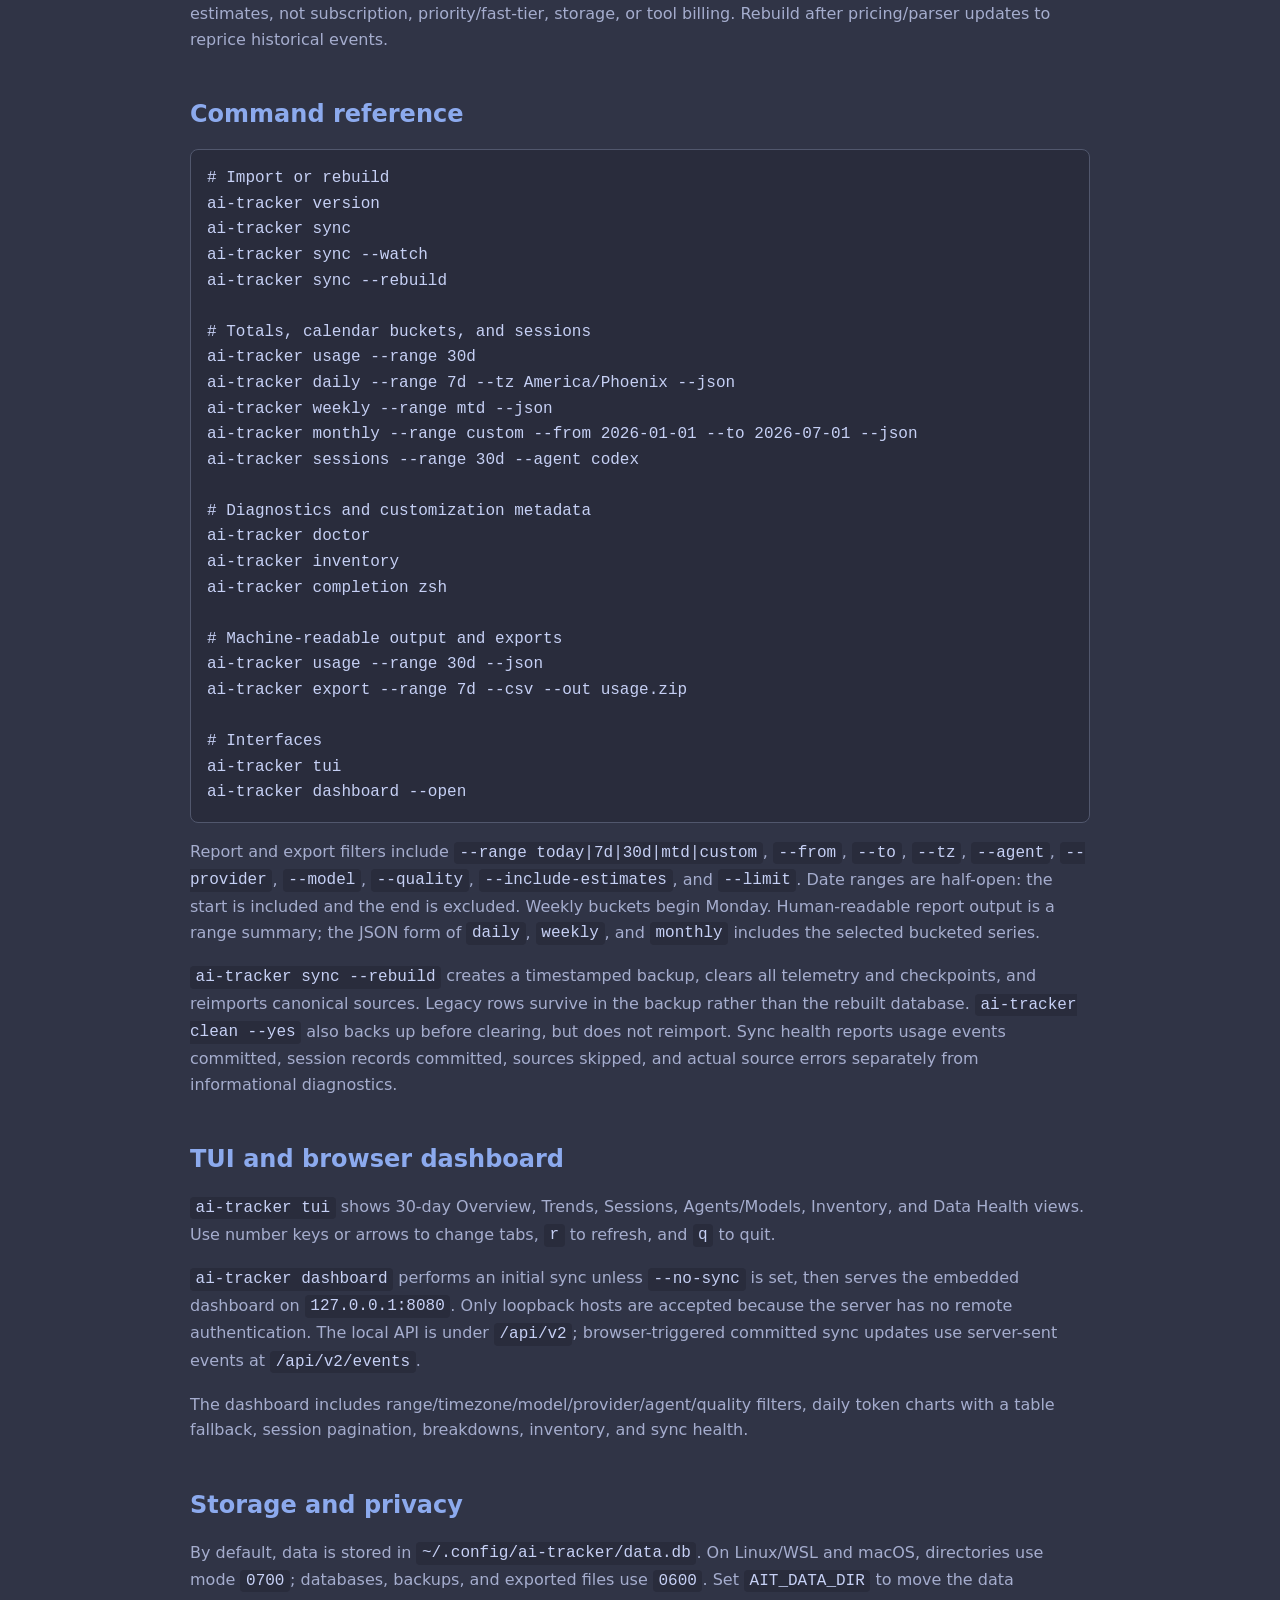
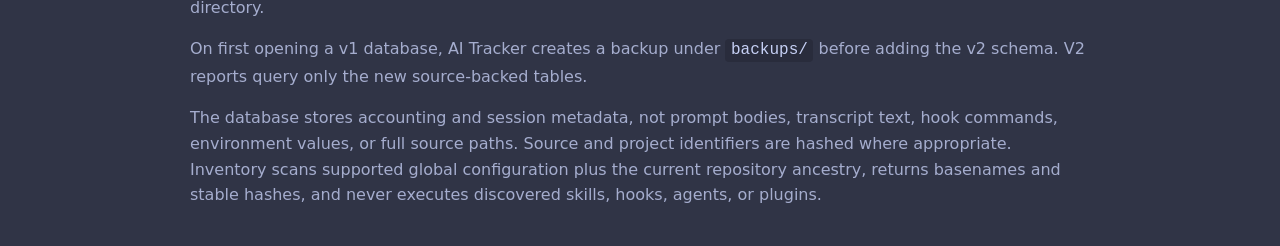
==== commit cbbb87be: "feat: release ai-tracker v1.1.0" ====
--- a/ai-tracker-guide.html
+++ b/ai-tracker-guide.html
@@ -4,7 +4,7 @@
   <meta charset="utf-8">
   <meta name="viewport" content="width=device-width, initial-scale=1">
   <meta name="color-scheme" content="dark light">
-  <title>AI Tracker v2 Guide</title>
+  <title>AI Tracker Guide</title>
   <style>
     :root { color-scheme: dark; --base:#303446; --mantle:#292c3c; --text:#c6d0f5; --muted:#a5adce; --blue:#8caaee; --border:#51576d; }
     * { box-sizing: border-box; }
@@ -23,28 +23,39 @@
 <main>
   <header>
     <p>Local, source-backed usage analytics</p>
-    <h1>AI Tracker v2</h1>
+    <h1>AI Tracker</h1>
     <p><code>ai-tracker</code> combines a Go CLI, terminal UI, and loopback-only browser dashboard for Codex, Claude Code, and agy sessions.</p>
-    <nav aria-label="Guide"><a href="#sources">Sources</a><a href="#commands">Commands</a><a href="#interfaces">Interfaces</a><a href="#privacy">Privacy</a></nav>
+    <nav aria-label="Guide"><a href="#install">Install</a><a href="#sources">Sources</a><a href="#commands">Commands</a><a href="#interfaces">Interfaces</a><a href="#privacy">Privacy</a></nav>
   </header>
+
+  <section id="install">
+    <h2>Install a release binary</h2>
+<pre><code>mise use -g github:spencer-life/ai-tracker@v1.1.0
+ai-tracker version
+ai-tracker sync --rebuild</code></pre>
+    <p>Release archives support Linux/WSL and macOS on x86-64 and ARM64. Windows users run the Linux release inside WSL. The one-time rebuild is required when upgrading from v1.0.0 and creates a timestamped database backup first.</p>
+    <p>To follow and install the newest stable release, run <code>mise use -g github:spencer-life/ai-tracker@latest</code>, then use <code>mise upgrade github:spencer-life/ai-tracker</code> for later updates. To remove it, run <code>mise use -g --remove github:spencer-life/ai-tracker</code> followed by <code>mise uninstall github:spencer-life/ai-tracker</code>. Manual downloads and <code>checksums.txt</code> are available from GitHub Releases; verify before extraction with <code>sha256sum -c checksums.txt --ignore-missing</code> on Linux or <code>shasum -a 256 &lt;archive&gt;</code> on macOS.</p>
+    <p>The archive also bundles the Codex skill under <code>skills/ai-tracker</code>. Copy that directory to <code>$CODEX_HOME/skills/ai-tracker</code> and restart Codex for a manual skill install.</p>
+  </section>
 
   <section id="sources">
     <h2>What is measured</h2>
     <table>
       <thead><tr><th>Agent</th><th>Canonical local source</th><th>Semantics</th></tr></thead>
       <tbody>
-        <tr><td>Codex</td><td><code>~/.codex/sessions/**/rollout-*.jsonl</code></td><td>Reported token categories, model, session, and parent-thread metadata from rollout events.</td></tr>
-        <tr><td>Claude Code</td><td><code>~/.claude/projects/**/*.jsonl</code></td><td>Assistant <code>message.usage</code> records, including cache fields, plus session/project/sidechain metadata.</td></tr>
+        <tr><td>Codex</td><td><code>$CODEX_HOME/sessions</code> plus a distinct <code>~/.codex/sessions</code> archive</td><td>Reported token categories, model, session, and parent-thread metadata from rollout events. Duplicate rollout filenames prefer the active configured store.</td></tr>
+        <tr><td>Claude Code</td><td><code>$CLAUDE_CONFIG_DIR/projects</code>, falling back to <code>~/.claude/projects</code></td><td>Assistant <code>message.usage</code> records, including cache fields, plus session/project/sidechain metadata.</td></tr>
         <tr><td>agy</td><td><code>~/.gemini/antigravity-cli/</code> summary and conversation databases</td><td>Source-backed session/subtrajectory metadata. Authoritative token totals are not locally available.</td></tr>
       </tbody>
     </table>
     <p class="callout">Agy transcript estimates are opt-in. Run <code>ai-tracker sync --include-estimates</code> to import them and add <code>--include-estimates</code> to a report to display them. They remain labelled <code>estimated</code>.</p>
-    <p>Usage carries a <code>reported</code>, <code>derived</code>, <code>estimated</code>, or <code>legacy</code> quality label. Normal totals exclude estimates. Costs use an embedded, versioned model-price snapshot and are API-equivalent estimates, not billing records. Unknown model prices remain null.</p>
+    <p>Usage carries a <code>reported</code>, <code>derived</code>, <code>estimated</code>, or <code>legacy</code> quality label. Normal totals exclude estimates. Costs separately price uncached input, cache reads, cache writes, and output from an embedded vendor/ccusage-derived snapshot. Current Codex/OpenAI, Claude Opus 5, Fable 5, Sonnet 5, Gemini 3.6 Flash, and Gemini 3.1 Pro models are covered, including verified long-context tiers. Claude 5-minute and 1-hour cache writes are distinct when the source reports the breakdown; aggregate-only older rows use the 5-minute rate. Aggregate views exclude unknown-price events and show pricing coverage. These are standard API-equivalent estimates, not subscription, priority/fast-tier, storage, or tool billing. Rebuild after pricing/parser updates to reprice historical events.</p>
   </section>
 
   <section id="commands">
     <h2>Command reference</h2>
 <pre><code># Import or rebuild
+ai-tracker version
 ai-tracker sync
 ai-tracker sync --watch
 ai-tracker sync --rebuild
@@ -59,6 +70,7 @@
 # Diagnostics and customization metadata
 ai-tracker doctor
 ai-tracker inventory
+ai-tracker completion zsh
 
 # Machine-readable output and exports
 ai-tracker usage --range 30d --json
@@ -68,7 +80,7 @@
 ai-tracker tui
 ai-tracker dashboard --open</code></pre>
     <p>Report and export filters include <code>--range today|7d|30d|mtd|custom</code>, <code>--from</code>, <code>--to</code>, <code>--tz</code>, <code>--agent</code>, <code>--provider</code>, <code>--model</code>, <code>--quality</code>, <code>--include-estimates</code>, and <code>--limit</code>. Date ranges are half-open: the start is included and the end is excluded. Weekly buckets begin Monday. Human-readable report output is a range summary; the JSON form of <code>daily</code>, <code>weekly</code>, and <code>monthly</code> includes the selected bucketed series.</p>
-    <p><code>ai-tracker sync --rebuild</code> creates a timestamped backup, clears v2 facts and checkpoints, and reimports canonical sources. <code>ai-tracker clean --yes</code> also backs up before clearing, but does not reimport.</p>
+    <p><code>ai-tracker sync --rebuild</code> creates a timestamped backup, clears all telemetry and checkpoints, and reimports canonical sources. Legacy rows survive in the backup rather than the rebuilt database. <code>ai-tracker clean --yes</code> also backs up before clearing, but does not reimport. Sync health reports usage events committed, session records committed, sources skipped, and actual source errors separately from informational diagnostics.</p>
   </section>
 
   <section id="interfaces">
@@ -80,7 +92,7 @@
 
   <section id="privacy">
     <h2>Storage and privacy</h2>
-    <p>By default, data is stored in <code>~/.config/ai-tracker/data.db</code>. Directories use mode <code>0700</code>; databases, backups, and exported files use <code>0600</code>. Set <code>AIT_DATA_DIR</code> to move the data directory.</p>
+    <p>By default, data is stored in <code>~/.config/ai-tracker/data.db</code>. On Linux/WSL and macOS, directories use mode <code>0700</code>; databases, backups, and exported files use <code>0600</code>. Set <code>AIT_DATA_DIR</code> to move the data directory.</p>
     <p>On first opening a v1 database, AI Tracker creates a backup under <code>backups/</code> before adding the v2 schema. V2 reports query only the new source-backed tables.</p>
     <p>The database stores accounting and session metadata, not prompt bodies, transcript text, hook commands, environment values, or full source paths. Source and project identifiers are hashed where appropriate. Inventory scans supported global configuration plus the current repository ancestry, returns basenames and stable hashes, and never executes discovered skills, hooks, agents, or plugins.</p>
   </section>
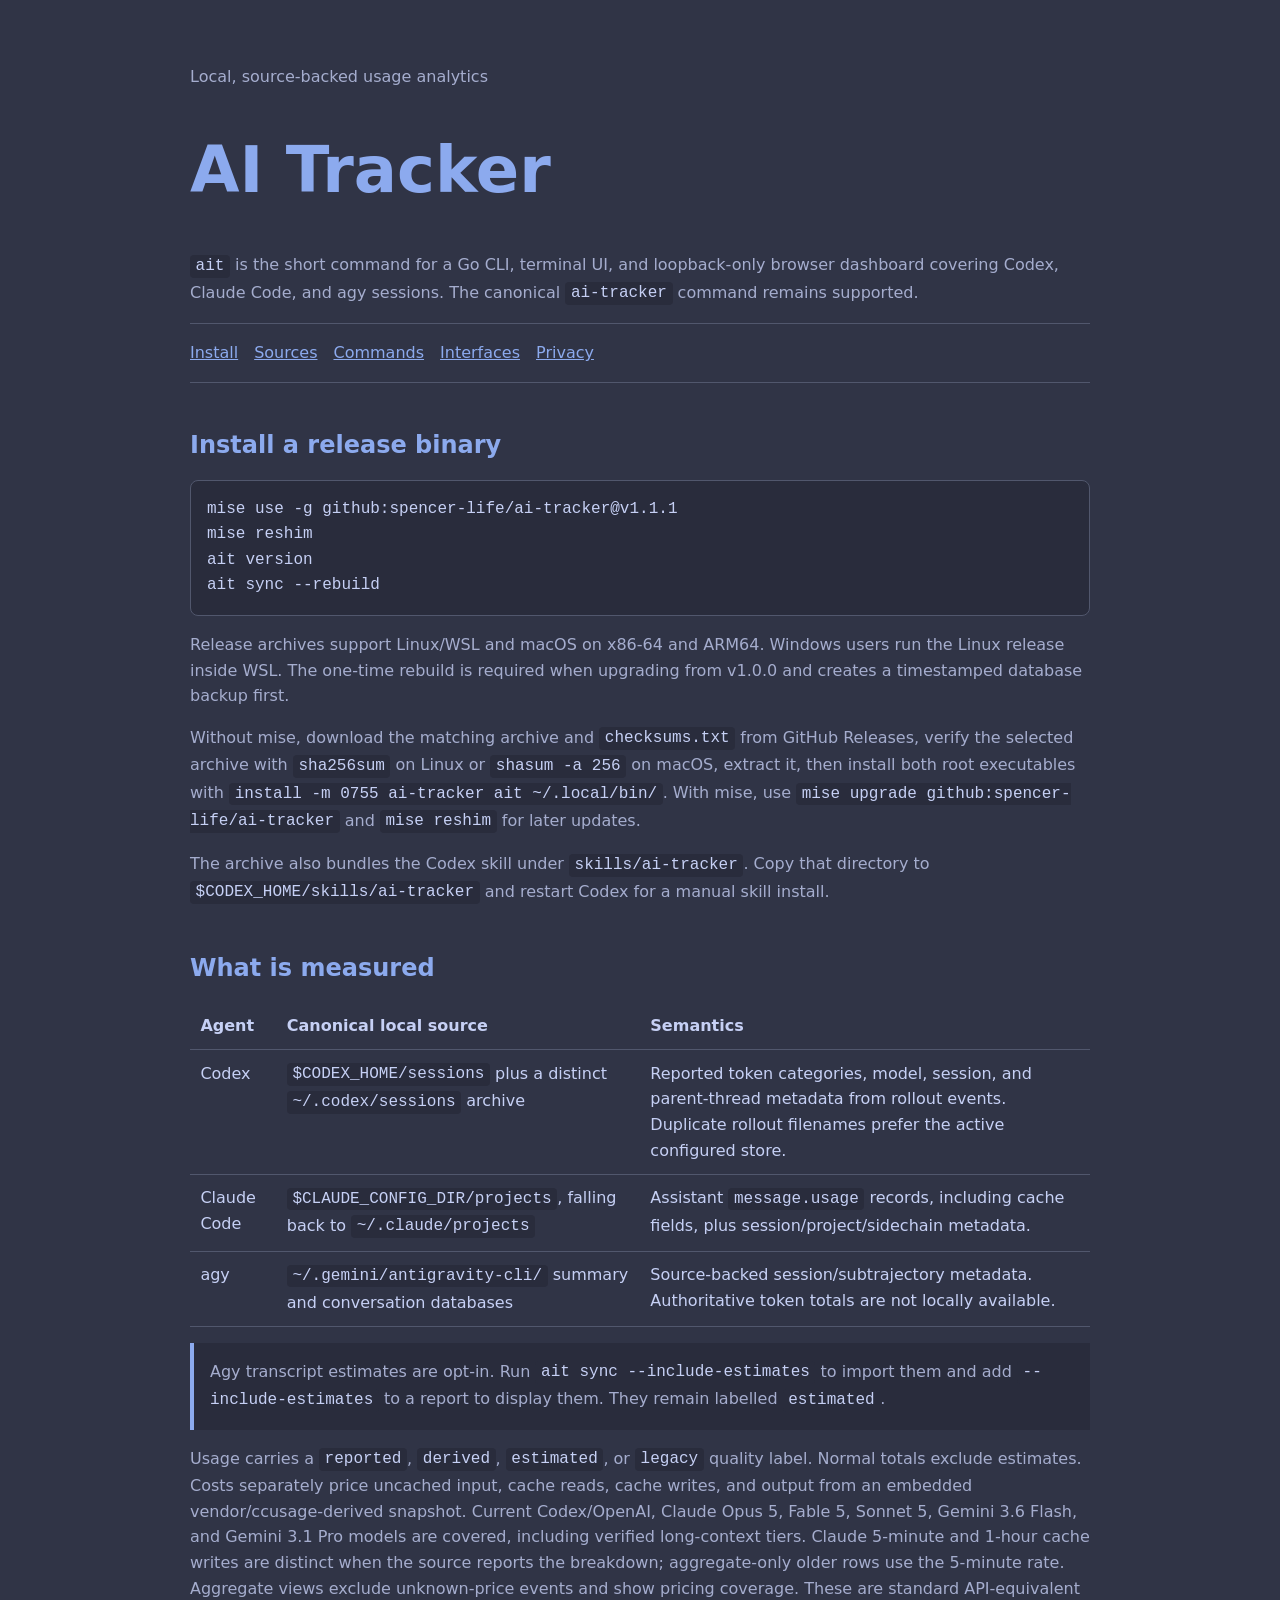
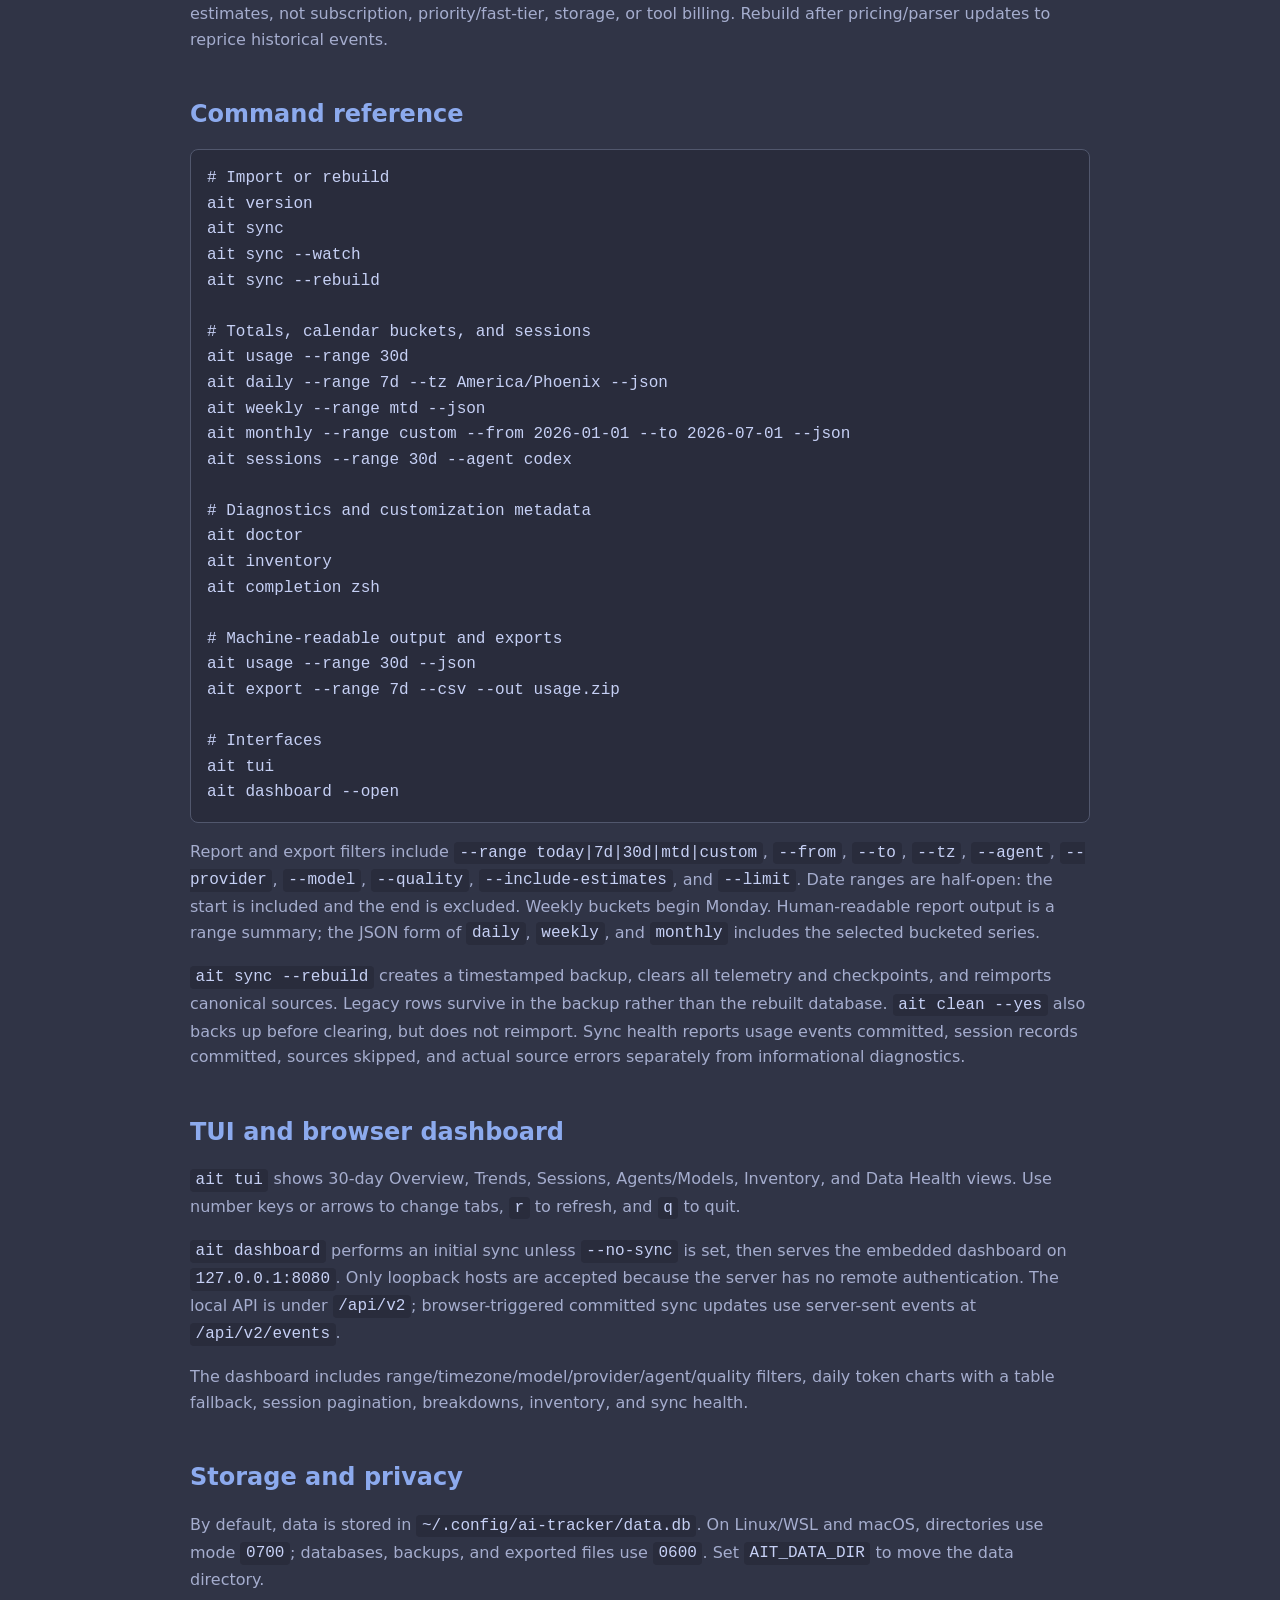
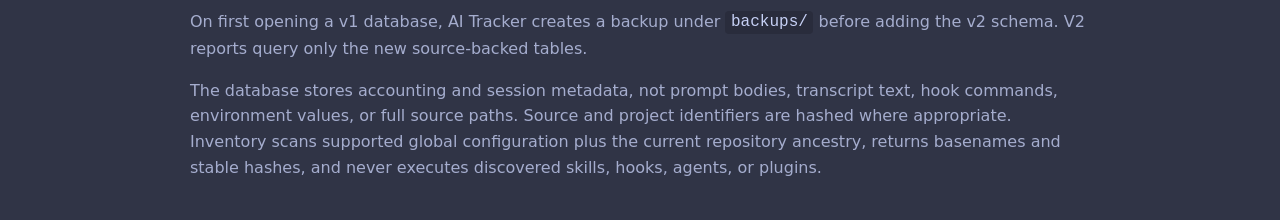
==== commit 5a0a3950: "feat: add ait release command and visual docs" ====
--- a/ai-tracker-guide.html
+++ b/ai-tracker-guide.html
@@ -24,17 +24,18 @@
   <header>
     <p>Local, source-backed usage analytics</p>
     <h1>AI Tracker</h1>
-    <p><code>ai-tracker</code> combines a Go CLI, terminal UI, and loopback-only browser dashboard for Codex, Claude Code, and agy sessions.</p>
+    <p><code>ait</code> is the short command for a Go CLI, terminal UI, and loopback-only browser dashboard covering Codex, Claude Code, and agy sessions. The canonical <code>ai-tracker</code> command remains supported.</p>
     <nav aria-label="Guide"><a href="#install">Install</a><a href="#sources">Sources</a><a href="#commands">Commands</a><a href="#interfaces">Interfaces</a><a href="#privacy">Privacy</a></nav>
   </header>
 
   <section id="install">
     <h2>Install a release binary</h2>
-<pre><code>mise use -g github:spencer-life/ai-tracker@v1.1.0
-ai-tracker version
-ai-tracker sync --rebuild</code></pre>
+<pre><code>mise use -g github:spencer-life/ai-tracker@v1.1.1
+mise reshim
+ait version
+ait sync --rebuild</code></pre>
     <p>Release archives support Linux/WSL and macOS on x86-64 and ARM64. Windows users run the Linux release inside WSL. The one-time rebuild is required when upgrading from v1.0.0 and creates a timestamped database backup first.</p>
-    <p>To follow and install the newest stable release, run <code>mise use -g github:spencer-life/ai-tracker@latest</code>, then use <code>mise upgrade github:spencer-life/ai-tracker</code> for later updates. To remove it, run <code>mise use -g --remove github:spencer-life/ai-tracker</code> followed by <code>mise uninstall github:spencer-life/ai-tracker</code>. Manual downloads and <code>checksums.txt</code> are available from GitHub Releases; verify before extraction with <code>sha256sum -c checksums.txt --ignore-missing</code> on Linux or <code>shasum -a 256 &lt;archive&gt;</code> on macOS.</p>
+    <p>Without mise, download the matching archive and <code>checksums.txt</code> from GitHub Releases, verify the selected archive with <code>sha256sum</code> on Linux or <code>shasum -a 256</code> on macOS, extract it, then install both root executables with <code>install -m 0755 ai-tracker ait ~/.local/bin/</code>. With mise, use <code>mise upgrade github:spencer-life/ai-tracker</code> and <code>mise reshim</code> for later updates.</p>
     <p>The archive also bundles the Codex skill under <code>skills/ai-tracker</code>. Copy that directory to <code>$CODEX_HOME/skills/ai-tracker</code> and restart Codex for a manual skill install.</p>
   </section>
 
@@ -48,45 +49,45 @@
         <tr><td>agy</td><td><code>~/.gemini/antigravity-cli/</code> summary and conversation databases</td><td>Source-backed session/subtrajectory metadata. Authoritative token totals are not locally available.</td></tr>
       </tbody>
     </table>
-    <p class="callout">Agy transcript estimates are opt-in. Run <code>ai-tracker sync --include-estimates</code> to import them and add <code>--include-estimates</code> to a report to display them. They remain labelled <code>estimated</code>.</p>
+    <p class="callout">Agy transcript estimates are opt-in. Run <code>ait sync --include-estimates</code> to import them and add <code>--include-estimates</code> to a report to display them. They remain labelled <code>estimated</code>.</p>
     <p>Usage carries a <code>reported</code>, <code>derived</code>, <code>estimated</code>, or <code>legacy</code> quality label. Normal totals exclude estimates. Costs separately price uncached input, cache reads, cache writes, and output from an embedded vendor/ccusage-derived snapshot. Current Codex/OpenAI, Claude Opus 5, Fable 5, Sonnet 5, Gemini 3.6 Flash, and Gemini 3.1 Pro models are covered, including verified long-context tiers. Claude 5-minute and 1-hour cache writes are distinct when the source reports the breakdown; aggregate-only older rows use the 5-minute rate. Aggregate views exclude unknown-price events and show pricing coverage. These are standard API-equivalent estimates, not subscription, priority/fast-tier, storage, or tool billing. Rebuild after pricing/parser updates to reprice historical events.</p>
   </section>
 
   <section id="commands">
     <h2>Command reference</h2>
 <pre><code># Import or rebuild
-ai-tracker version
-ai-tracker sync
-ai-tracker sync --watch
-ai-tracker sync --rebuild
+ait version
+ait sync
+ait sync --watch
+ait sync --rebuild
 
 # Totals, calendar buckets, and sessions
-ai-tracker usage --range 30d
-ai-tracker daily --range 7d --tz America/Phoenix --json
-ai-tracker weekly --range mtd --json
-ai-tracker monthly --range custom --from 2026-01-01 --to 2026-07-01 --json
-ai-tracker sessions --range 30d --agent codex
+ait usage --range 30d
+ait daily --range 7d --tz America/Phoenix --json
+ait weekly --range mtd --json
+ait monthly --range custom --from 2026-01-01 --to 2026-07-01 --json
+ait sessions --range 30d --agent codex
 
 # Diagnostics and customization metadata
-ai-tracker doctor
-ai-tracker inventory
-ai-tracker completion zsh
+ait doctor
+ait inventory
+ait completion zsh
 
 # Machine-readable output and exports
-ai-tracker usage --range 30d --json
-ai-tracker export --range 7d --csv --out usage.zip
+ait usage --range 30d --json
+ait export --range 7d --csv --out usage.zip
 
 # Interfaces
-ai-tracker tui
-ai-tracker dashboard --open</code></pre>
+ait tui
+ait dashboard --open</code></pre>
     <p>Report and export filters include <code>--range today|7d|30d|mtd|custom</code>, <code>--from</code>, <code>--to</code>, <code>--tz</code>, <code>--agent</code>, <code>--provider</code>, <code>--model</code>, <code>--quality</code>, <code>--include-estimates</code>, and <code>--limit</code>. Date ranges are half-open: the start is included and the end is excluded. Weekly buckets begin Monday. Human-readable report output is a range summary; the JSON form of <code>daily</code>, <code>weekly</code>, and <code>monthly</code> includes the selected bucketed series.</p>
-    <p><code>ai-tracker sync --rebuild</code> creates a timestamped backup, clears all telemetry and checkpoints, and reimports canonical sources. Legacy rows survive in the backup rather than the rebuilt database. <code>ai-tracker clean --yes</code> also backs up before clearing, but does not reimport. Sync health reports usage events committed, session records committed, sources skipped, and actual source errors separately from informational diagnostics.</p>
+    <p><code>ait sync --rebuild</code> creates a timestamped backup, clears all telemetry and checkpoints, and reimports canonical sources. Legacy rows survive in the backup rather than the rebuilt database. <code>ait clean --yes</code> also backs up before clearing, but does not reimport. Sync health reports usage events committed, session records committed, sources skipped, and actual source errors separately from informational diagnostics.</p>
   </section>
 
   <section id="interfaces">
     <h2>TUI and browser dashboard</h2>
-    <p><code>ai-tracker tui</code> shows 30-day Overview, Trends, Sessions, Agents/Models, Inventory, and Data Health views. Use number keys or arrows to change tabs, <code>r</code> to refresh, and <code>q</code> to quit.</p>
-    <p><code>ai-tracker dashboard</code> performs an initial sync unless <code>--no-sync</code> is set, then serves the embedded dashboard on <code>127.0.0.1:8080</code>. Only loopback hosts are accepted because the server has no remote authentication. The local API is under <code>/api/v2</code>; browser-triggered committed sync updates use server-sent events at <code>/api/v2/events</code>.</p>
+    <p><code>ait tui</code> shows 30-day Overview, Trends, Sessions, Agents/Models, Inventory, and Data Health views. Use number keys or arrows to change tabs, <code>r</code> to refresh, and <code>q</code> to quit.</p>
+    <p><code>ait dashboard</code> performs an initial sync unless <code>--no-sync</code> is set, then serves the embedded dashboard on <code>127.0.0.1:8080</code>. Only loopback hosts are accepted because the server has no remote authentication. The local API is under <code>/api/v2</code>; browser-triggered committed sync updates use server-sent events at <code>/api/v2/events</code>.</p>
     <p>The dashboard includes range/timezone/model/provider/agent/quality filters, daily token charts with a table fallback, session pagination, breakdowns, inventory, and sync health.</p>
   </section>
 
